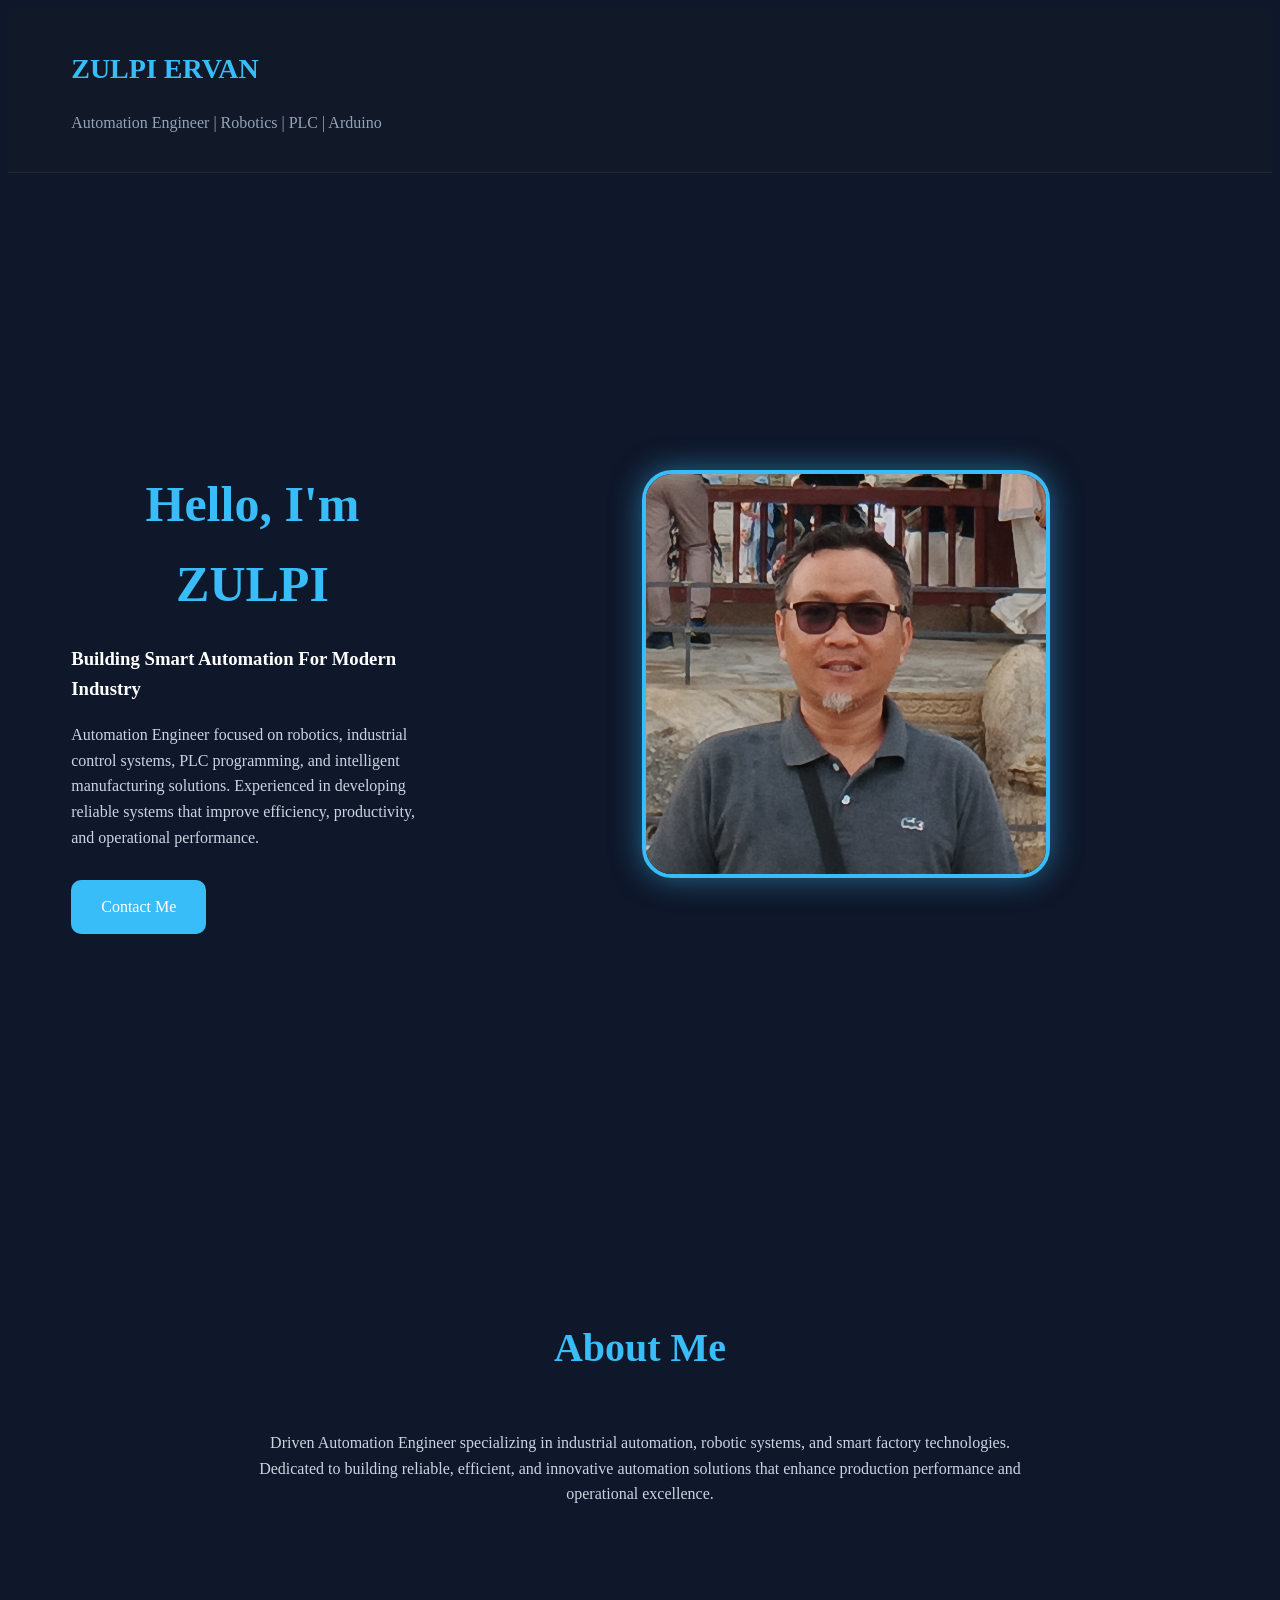
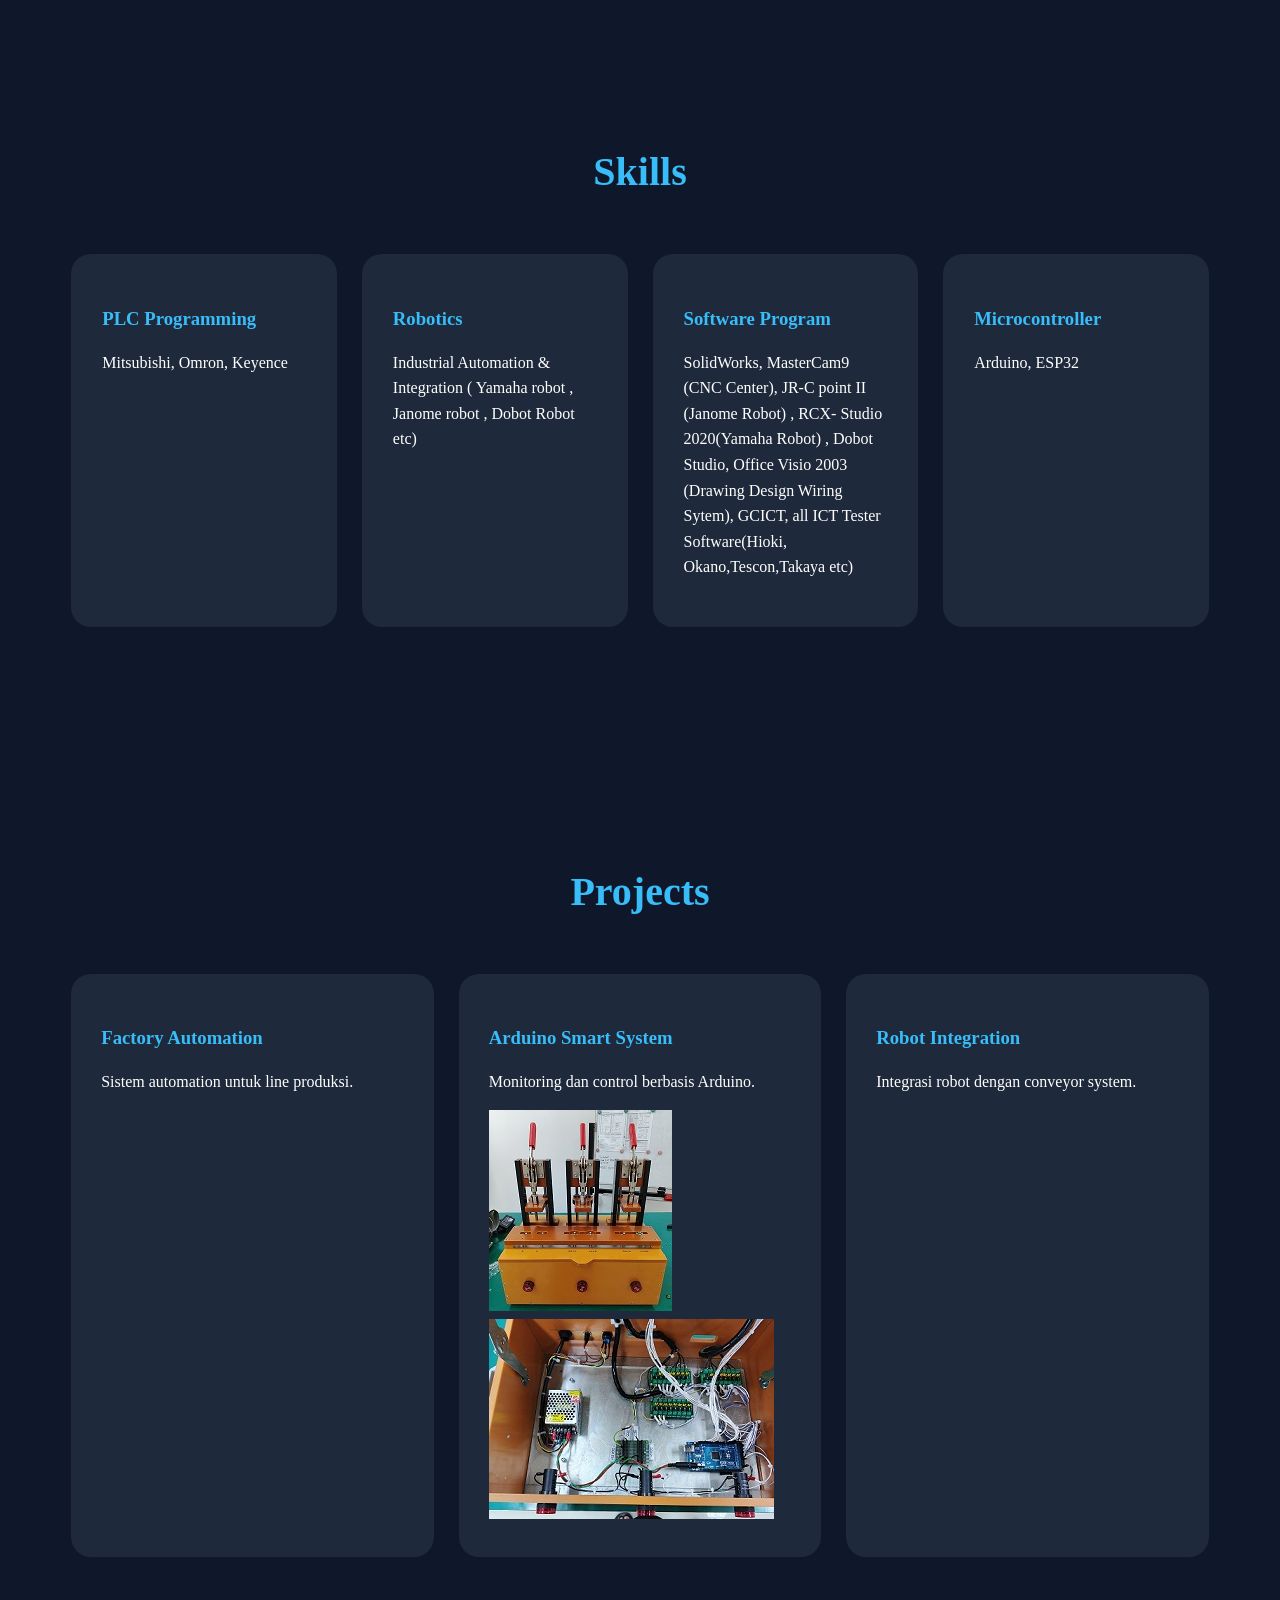
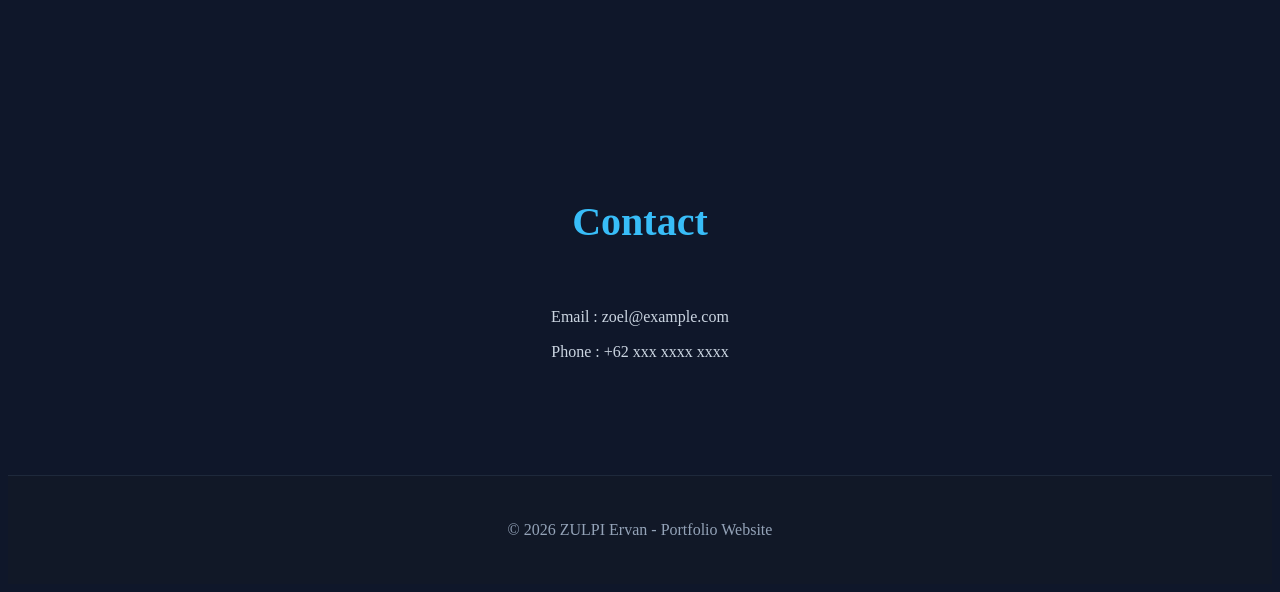
==== index.html @ cd901156 "Add files via upload" ====
<!DOCTYPE html>
<html lang="id">
<head>
    <meta charset="UTF-8">
    <meta name="viewport" content="width=device-width, initial-scale=1.0">
    <title>Portfolio ZULPI</title>

    <link rel="stylesheet" href="style.css">

</head>
<body>

    <!-- HEADER -->
    <header>
        <div class="container">
            <h1>ZULPI ERVAN</h1>
            <p>Automation Engineer | Robotics | PLC | Arduino</p>
        </div>
    </header>

    <!-- HERO -->
    <section class="hero">
        <div class="container hero-content">

            <div class="hero-text">
                <h2>Hello, I'm ZULPI</h2>
                <h3>Building Smart Automation For Modern Industry</h3>
                <p>
                    Automation Engineer focused on robotics, industrial control systems,
                    PLC programming, and intelligent manufacturing solutions.
                    Experienced in developing reliable systems that improve efficiency,
                    productivity, and operational performance.
                </p>

                <a href="#contact" class="btn">
                    Contact Me
                </a>
            </div>

            <div class="hero-image">
                <img src="zulpi.jpg" alt="Foto Zoel">
            </div>

        </div>
    </section>

    <!-- ABOUT -->
    <section class="about">
        <div class="container">

            <h2>About Me</h2>           
<p>
Driven Automation Engineer specializing in industrial automation,
robotic systems, and smart factory technologies. Dedicated to building
reliable, efficient, and innovative automation solutions that enhance
production performance and operational excellence.


            </p>

        </div>
    </section>

    <!-- SKILLS -->
    <section class="skills">
        <div class="container">

            <h2>Skills</h2>

            <div class="skill-box">

                <div class="card">
                    <h3>PLC Programming</h3>
                    <p>Mitsubishi, Omron, Keyence</p>
                </div>

                <div class="card">
                    <h3>Robotics</h3>
                    <p>Industrial Automation & Integration ( Yamaha robot , Janome robot , Dobot Robot etc)</p>
                    
                </div>

                <div class="card">
                    <h3>Software Program</h3>
                    <p>SolidWorks, MasterCam9 (CNC Center), JR-C point II (Janome Robot) , RCX- Studio 2020(Yamaha Robot)
                        , Dobot Studio, Office Visio 2003 (Drawing Design Wiring Sytem), GCICT, all ICT Tester Software(Hioki, Okano,Tescon,Takaya etc)

                    </p>
                </div>

                <div class="card">
                    <h3>Microcontroller</h3>
                    <p>Arduino, ESP32</p>
                </div>

            </div>

        </div>
    </section>

    <!-- PROJECT -->
    <section class="project">
        <div class="container">

            <h2>Projects</h2>

            <div class="project-box">

                <div class="project-card">
                    <h3>Factory Automation</h3>
                    <p>
                        Sistem automation untuk line produksi.
                    </p>
                </div>

                <div class="project-card">
                    <h3>Arduino Smart System</h3>
                    <p>
                        Monitoring dan control berbasis Arduino.
                    </p>
                    <img src="Jig_Check_SW.jpg" alt="Foto Jig_Check_SW"> 
                    <img src="arduinoLED.jpg" alt="Foto arduinoLED">
                </div>

                <div class="project-card">
                    <h3>Robot Integration</h3>
                    <p>
                        Integrasi robot dengan conveyor system.
                    </p>
                </div>

            </div>

        </div>
    </section>

    <!-- CONTACT -->
    <section class="contact" id="contact">
        <div class="container">

            <h2>Contact</h2>

            <p>Email : zoel@example.com</p>
            <p>Phone : +62 xxx xxxx xxxx</p>

        </div>
    </section>

    <!-- FOOTER -->
    <footer>
        <p>© 2026 ZULPI Ervan - Portfolio Website</p>
    </footer>

</body>
</html>
---- style.css ----
```css id="pnv6nl"
*{
    margin:0;
    padding:0;
    box-sizing:border-box;
    font-family:Arial, Helvetica, sans-serif;
}

body{
    background:#0f172a;
    color:white;
    line-height:1.6;
}

/* CONTAINER */
.container{
    width:90%;
    max-width:1200px;
    margin:auto;
}

/* HEADER */
header{
    background:#111827;
    padding:20px 0;
    position:sticky;
    top:0;
    z-index:1000;
    border-bottom:1px solid #1e293b;
}

header h1{
    font-size:28px;
    color:#38bdf8;
}

header p{
    color:#94a3b8;
}

/* HERO */
.hero{
    min-height:90vh;
    display:flex;
    align-items:center;
}

.hero-content{
    display:flex;
    justify-content:space-between;
    align-items:center;
    gap:50px;
    flex-wrap:wrap;
}

.hero-text{
    flex:1;
}

.hero-text h2{
    font-size:50px;
    margin-bottom:20px;
}

.hero-text p{
    color:#cbd5e1;
    margin-bottom:30px;
    max-width:600px;
}

.btn{
    display:inline-block;
    padding:14px 30px;
    background:#38bdf8;
    color:white;
    text-decoration:none;
    border-radius:10px;
    transition:0.3s;
}

.btn:hover{
    background:#0ea5e9;
    transform:translateY(-3px);
}

.hero-image{
    flex:2;
    text-align:center;
}

.hero-image img{
    width:400px;
    height:400px;
    object-fit:cover;
    border-radius:30px;
    border:4px solid #38bdf8;
    box-shadow:0 0 30px rgba(56,189,248,0.5);
}

/* SECTION */
section{
    padding:100px 0;
}

section h2{
    text-align:center;
    margin-bottom:50px;
    font-size:40px;
    color:#38bdf8;
}

/* ABOUT */
.about p{
    text-align:center;
    max-width:800px;
    margin:auto;
    color:#cbd5e1;
}

/* SKILLS */
.skill-box{
    display:grid;
    grid-template-columns:repeat(auto-fit,minmax(220px,1fr));
    gap:25px;
}

.card{
    background:#1e293b;
    padding:30px;
    border-radius:20px;
    transition:0.3s;
    border:1px solid transparent;
}

.card:hover{
    transform:translateY(-10px);
    border:1px solid #38bdf8;
    box-shadow:0 0 20px rgba(56,189,248,0.3);
}

.card h3{
    margin-bottom:15px;
    color:#38bdf8;
}

/* PROJECT */
.project-box{
    display:grid;
    grid-template-columns:repeat(auto-fit,minmax(250px,1fr));
    gap:25px;
}

.project-card{
    background:#1e293b;
    padding:30px;
    border-radius:20px;
    transition:0.3s;
}

.project-card:hover{
    transform:scale(1.03);
    box-shadow:0 0 20px rgba(56,189,248,0.3);
}

.project-card h3{
    margin-bottom:15px;
    color:#38bdf8;
}

/* CONTACT */
.contact{
    text-align:center;
}

.contact p{
    margin:10px 0;
    color:#cbd5e1;
}

/* FOOTER */
footer{
    background:#111827;
    text-align:center;
    padding:25px;
    color:#94a3b8;
    border-top:1px solid #1e293b;
}

/* RESPONSIVE */
@media(max-width:768px){

    .hero-text h2{
        font-size:36px;
    }

    .hero-content{
        flex-direction:column-reverse;
        text-align:center;
    }

    .hero-image img{
        width: 300px;
        height:300px;
    }

}
```
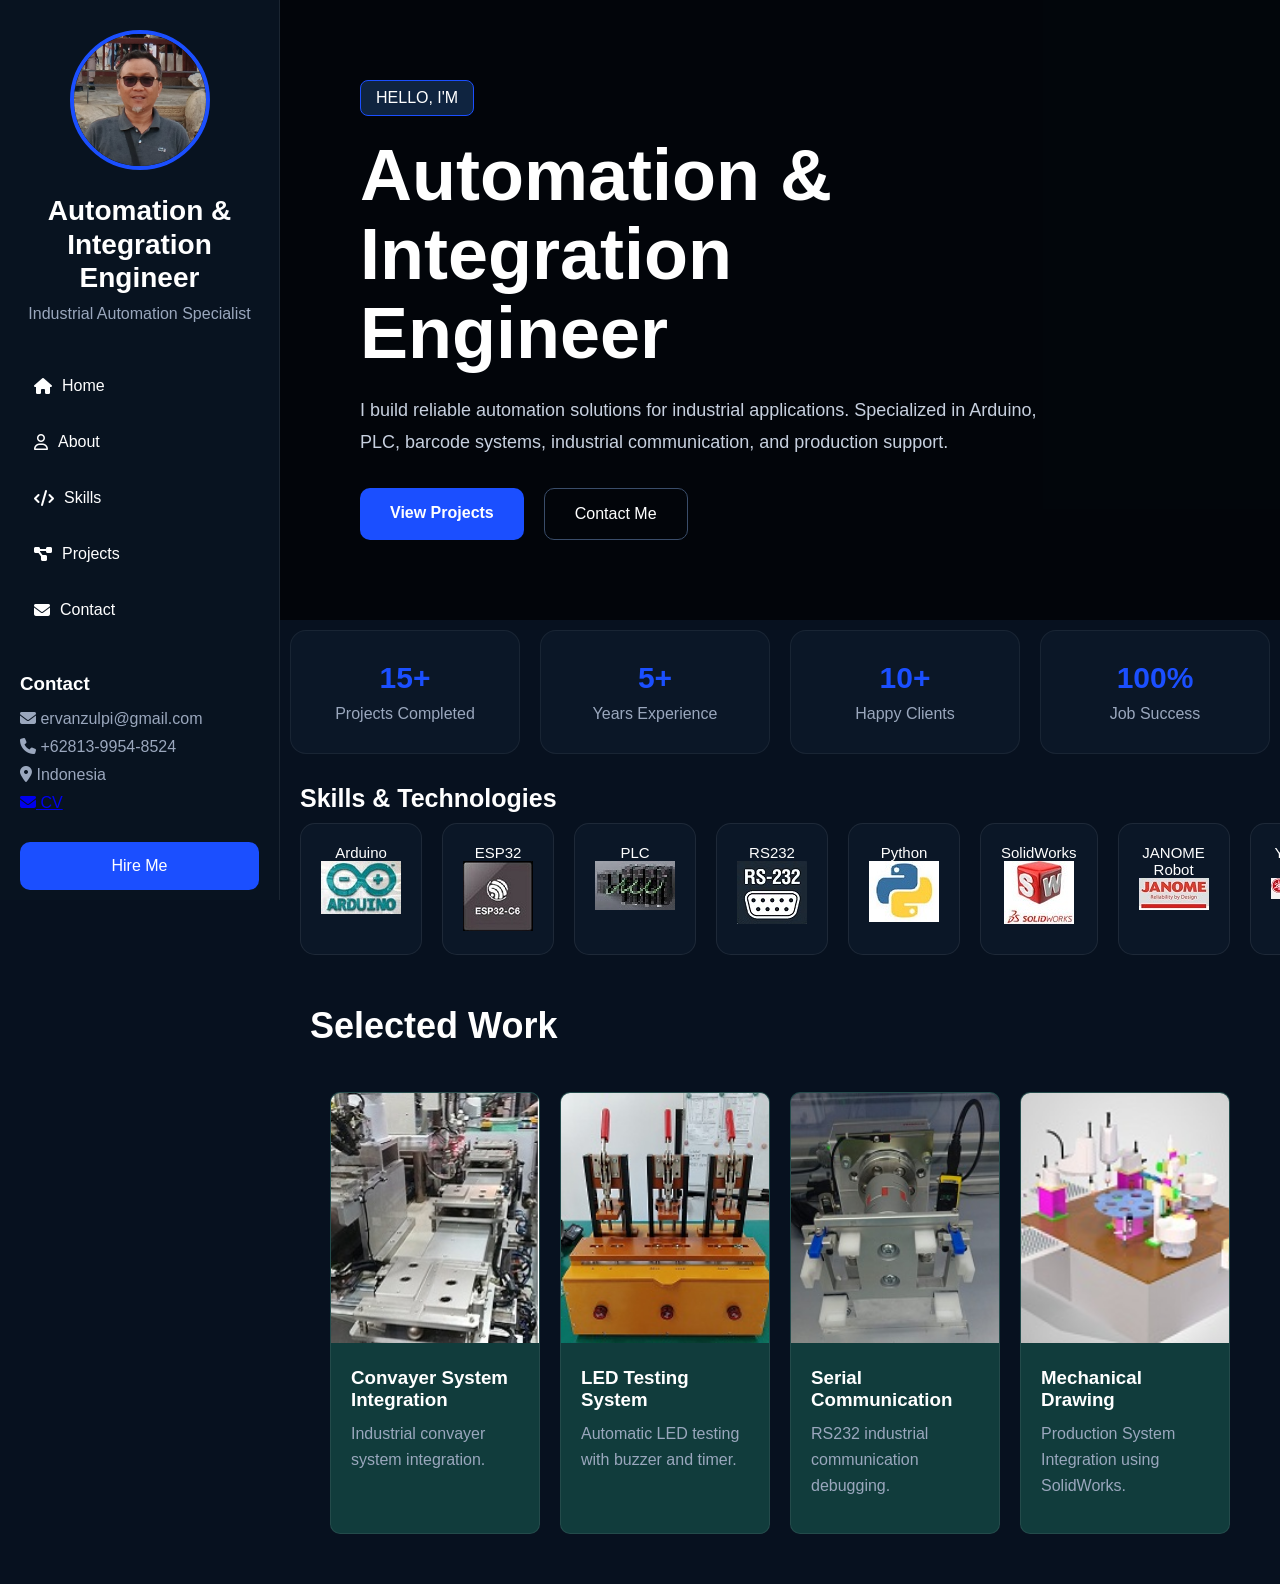
==== commit 94275819: "Add files via upload" ====
--- a/index.html
+++ b/index.html
@@ -1,156 +1,190 @@
 <!DOCTYPE html>
-<html lang="id">
+<html lang="en">
 <head>
-    <meta charset="UTF-8">
-    <meta name="viewport" content="width=device-width, initial-scale=1.0">
-    <title>Portfolio ZULPI</title>
+  <meta charset="UTF-8" />
+  <meta name="viewport" content="width=device-width, initial-scale=1.0"/>
+  <title>Automation Engineer Portfolio</title>
 
-    <link rel="stylesheet" href="style.css">
+  <link rel="stylesheet" href="style.css"/>
 
+  <link rel="stylesheet"
+    href="https://cdnjs.cloudflare.com/ajax/libs/font-awesome/6.5.1/css/all.min.css"/>
 </head>
 <body>
 
-    <!-- HEADER -->
-    <header>
-        <div class="container">
-            <h1>ZULPI ERVAN</h1>
-            <p>Automation Engineer | Robotics | PLC | Arduino</p>
-        </div>
-    </header>
+  <!-- SIDEBAR -->
+  <aside class="sidebar">
+
+    <div class="profile">
+      <img src="zulpi.jpg" alt="Profile">
+      <h2>Automation &<br>Integration Engineer</h2>
+      <p>Industrial Automation Specialist</p>
+    </div>
+
+    <nav>
+      <a href="index.html"><i class="fa-solid fa-house"></i> Home</a>
+      <a href="about.html"><i class="fa-regular fa-user"></i> About</a>
+      <a href="skills.html"><i class="fa-solid fa-code"></i> Skills</a>
+      <a href="project.html"><i class="fa-solid fa-diagram-project"></i> Projects</a>
+      <a href="contact.html"><i class="fa-solid fa-envelope"></i> Contact</a>
+    </nav>
+
+    <div class="contact-box">
+      <h3>Contact</h3>
+
+      <p><i class="fa-solid fa-envelope"></i> ervanzulpi@gmail.com</p>
+
+      <p><i class="fa-solid fa-phone"></i>   +62813-9954-8524</p>
+
+      <p><i class="fa-solid fa-location-dot"></i> Indonesia</p>
+    </div>
+    <a href="CV_ZULPI.pdf"><i class="fa-solid fa-envelope"></i> CV</a>
+    <button class="hire-btn">Hire Me</button>
+
+  </aside>
+
+  <!-- MAIN -->
+  <main class="main-content">
 
     <!-- HERO -->
     <section class="hero">
-        <div class="container hero-content">
 
-            <div class="hero-text">
-                <h2>Hello, I'm ZULPI</h2>
-                <h3>Building Smart Automation For Modern Industry</h3>
-                <p>
-                    Automation Engineer focused on robotics, industrial control systems,
-                    PLC programming, and intelligent manufacturing solutions.
-                    Experienced in developing reliable systems that improve efficiency,
-                    productivity, and operational performance.
-                </p>
+      <div class="overlay"></div>
 
-                <a href="#contact" class="btn">
-                    Contact Me
-                </a>
-            </div>
+      <div class="hero-content">
 
-            <div class="hero-image">
-                <img src="zulpi.jpg" alt="Foto Zoel">
-            </div>
+        <span class="hello">HELLO, I'M</span>
 
+        <h1>
+          Automation &<br>
+          Integration Engineer
+        </h1>
+
+        <p>
+          I build reliable automation solutions for industrial applications.
+          Specialized in Arduino, PLC, barcode systems, industrial communication,
+          and production support.
+        </p>
+
+        <div class="hero-buttons">
+          <a href="project.html" class="btn-primary">View Projects</a>
+          <a href="contact.html" class="btn-outline">Contact Me</a>
         </div>
+
+      </div>
     </section>
 
-    <!-- ABOUT -->
-    <section class="about">
-        <div class="container">
+    <!-- STATS -->
+    <section class="stats">
 
-            <h2>About Me</h2>           
-<p>
-Driven Automation Engineer specializing in industrial automation,
-robotic systems, and smart factory technologies. Dedicated to building
-reliable, efficient, and innovative automation solutions that enhance
-production performance and operational excellence.
+      <div class="stat-card">
+        <h2>15+</h2>
+        <p>Projects Completed</p>
+      </div>
 
+      <div class="stat-card">
+        <h2>5+</h2>
+        <p>Years Experience</p>
+      </div>
 
-            </p>
+      <div class="stat-card">
+        <h2>10+</h2>
+        <p>Happy Clients</p>
+      </div>
 
-        </div>
+      <div class="stat-card">
+        <h2>100%</h2>
+        <p>Job Success</p>
+      </div>
+
     </section>
 
     <!-- SKILLS -->
     <section class="skills">
-        <div class="container">
 
-            <h2>Skills</h2>
+      <h2>Skills & Technologies</h2>
 
-            <div class="skill-box">
+      <div class="skill-grid">
 
-                <div class="card">
-                    <h3>PLC Programming</h3>
-                    <p>Mitsubishi, Omron, Keyence</p>
-                </div>
+        <div class="skill-box">Arduino
+          <img src="arduino.jpg" alt="Arduino">
+        </div>
+        <div class="skill-box">ESP32
+          <img src="ESP32.jpg" alt="ESP32">
+        </div>
+        <div class="skill-box">PLC
+          <img src="PLC.jpg" alt="PLC">
+        </div>
+        <div class="skill-box">RS232
+          <img src="RS232.jpg" alt="RS232">
+        </div>
+        <div class="skill-box">Python
+          <img src="python.jpg" alt="Python">
+        </div>
+        <div class="skill-box">SolidWorks
+          <img src="solidworks.jpg" alt="SolidWorks">
+        </div>
+        <div class="skill-box">JANOME Robot
+          <img src="janome.jpg" alt="Janome">
+        </div>
+        <div class="skill-box">YAMAHA ROBOT
+          <img src="YAMAHA.jpg" alt="YAMAHA">
+        </div>
 
-                <div class="card">
-                    <h3>Robotics</h3>
-                    <p>Industrial Automation & Integration ( Yamaha robot , Janome robot , Dobot Robot etc)</p>
-                    
-                </div>
+      </div>
 
-                <div class="card">
-                    <h3>Software Program</h3>
-                    <p>SolidWorks, MasterCam9 (CNC Center), JR-C point II (Janome Robot) , RCX- Studio 2020(Yamaha Robot)
-                        , Dobot Studio, Office Visio 2003 (Drawing Design Wiring Sytem), GCICT, all ICT Tester Software(Hioki, Okano,Tescon,Takaya etc)
-
-                    </p>
-                </div>
-
-                <div class="card">
-                    <h3>Microcontroller</h3>
-                    <p>Arduino, ESP32</p>
-                </div>
-
-            </div>
-
-        </div>
     </section>
 
-    <!-- PROJECT -->
-    <section class="project">
-        <div class="container">
+    <!-- PROJECTS -->
+    <section class="projects">
 
-            <h2>Projects</h2>
+      <div class="section-title">
+        <h2>Selected Work</h2>
+      </div>
 
-            <div class="project-box">
+      <div class="grid-container">
 
-                <div class="project-card">
-                    <h3>Factory Automation</h3>
-                    <p>
-                        Sistem automation untuk line produksi.
-                    </p>
-                </div>
+        <div class="project-card">
+          <img src="SystemConvayer.jpg" alt="LCMR 200">
+          <div class="project-content">
+            <h3>Convayer System Integration</h3>
+            <p>Industrial convayer system integration.</p>
+            
+          </div>
+        </div>
 
-                <div class="project-card">
-                    <h3>Arduino Smart System</h3>
-                    <p>
-                        Monitoring dan control berbasis Arduino.
-                    </p>
-                    <img src="Jig_Check_SW.jpg" alt="Foto Jig_Check_SW"> 
-                    <img src="arduinoLED.jpg" alt="Foto arduinoLED">
-                </div>
+        <div class="project-card">
+          <img src="Jig_Check_SW.jpg" alt="LED">
+          <div class="project-content">
+            <h3>LED Testing System</h3>
+            <p>Automatic LED testing with buzzer and timer.</p>
+            
+          </div>
+        </div>
 
-                <div class="project-card">
-                    <h3>Robot Integration</h3>
-                    <p>
-                        Integrasi robot dengan conveyor system.
-                    </p>
-                </div>
+        <div class="project-card">
+          <img src="scanner.jpg" alt="scanner">
+          <div class="project-content">
+            <h3>Serial Communication</h3>
+            <p>RS232 industrial communication debugging.</p>
+            
+          </div>
+        </div>
 
-            </div>
+        <div class="project-card">
+          <img src="SW1.jpg" alt="SW1">
+          <div class="project-content">
+            <h3>Mechanical Drawing</h3>
+            <p>Production System Integration using SolidWorks.</p>
+            
+          </div>
+        </div>
 
-        </div>
+      </div>
+
     </section>
 
-    <!-- CONTACT -->
-    <section class="contact" id="contact">
-        <div class="container">
-
-            <h2>Contact</h2>
-
-            <p>Email : zoel@example.com</p>
-            <p>Phone : +62 xxx xxxx xxxx</p>
-
-        </div>
-    </section>
-
-    <!-- FOOTER -->
-    <footer>
-        <p>© 2026 ZULPI Ervan - Portfolio Website</p>
-    </footer>
+  </main>
 
 </body>
-</html>
-
+</html>
--- a/style.css
+++ b/style.css
@@ -1,207 +1,330 @@
-```css id="pnv6nl"
 *{
     margin:0;
     padding:0;
     box-sizing:border-box;
     font-family:Arial, Helvetica, sans-serif;
-}
-
-body{
-    background:#0f172a;
-    color:white;
+  }
+  
+  body{
+    background:#07111f;
+    color:white;
+    display:flex;
+  }
+  
+  /* SIDEBAR */
+  
+  .sidebar{
+    width:280px;
+    height:100vh;
+    background:#081320;
+    border-right:1px solid rgba(255,255,255,0.08);
+    padding:30px 20px;
+    position:fixed;
+    overflow:auto;
+  }
+  
+  .profile{
+    text-align:center;
+  }
+  
+  .profile img{
+    width:140px;
+    height:140px;
+    border-radius:50%;
+    object-fit:cover;
+    border:4px solid #1b4fff;
+  }
+  
+  .profile h2{
+    margin-top:20px;
+    font-size:28px;
+    line-height:1.2;
+  }
+  
+  .profile p{
+    margin-top:10px;
+    color:#9aa7bd;
+  }
+  
+  nav{
+    margin-top:40px;
+    display:flex;
+    flex-direction:column;
+    gap:10px;
+  }
+  
+  nav a{
+    color:white;
+    text-decoration:none;
+    padding:14px;
+    border-radius:10px;
+    transition:0.3s;
+    display:flex;
+    align-items:center;
+    gap:10px;
+  }
+  
+  nav a:hover{
+    background:#0f2440;
+  }
+  
+  .contact-box{
+    margin-top:40px;
+  }
+  
+  .contact-box h3{
+    margin-bottom:15px;
+  }
+  
+  .contact-box p{
+    margin-bottom:10px;
+    color:#9aa7bd;
+  }
+  
+  .hire-btn{
+    width:100%;
+    padding:15px;
+    margin-top:30px;
+    background:#1b4fff;
+    border:none;
+    color:white;
+    border-radius:10px;
+    font-size:16px;
+    cursor:pointer;
+  }
+  
+  /* MAIN */
+  
+  .main-content{
+    margin-left:280px;
+    width:calc(100% - 280px);
+  }
+  
+  /* HERO */
+  
+  .hero{
+    position:relative;
+    min-height:500px;
+    background:url('bg.jpg') center/cover;
+    display:flex;
+    align-items:center;
+    padding:80px;
+  }
+  
+  .overlay{
+    position:absolute;
+    inset:0;
+    background:rgba(0,0,0,0.65);
+  }
+  
+  .hero-content{
+    position:relative;
+    max-width:700px;
+    z-index:2;
+  }
+  
+  .hello{
+    display:inline-block;
+    background:#0f2440;
+    border:1px solid #1b4fff;
+    padding:8px 15px;
+    border-radius:8px;
+    margin-bottom:20px;
+  }
+  
+  .hero h1{
+    font-size:72px;
+    line-height:1.1;
+    margin-bottom:20px;
+  }
+  
+  .hero p{
+    color:#c7d0df;
+    font-size:18px;
+    line-height:1.8;
+    margin-bottom:30px;
+  }
+  
+  .hero-buttons{
+    display:flex;
+    gap:20px;
+  }
+  
+  .btn-primary{
+    background:#1b4fff;
+    color:white;
+    padding:16px 30px;
+    border-radius:10px;
+    text-decoration:none;
+    font-weight:bold;
+  }
+  
+  .btn-outline{
+    border:1px solid #3a4d6a;
+    color:white;
+    padding:16px 30px;
+    border-radius:10px;
+    text-decoration:none;
+  }
+  
+  /* STATS */
+  
+  .stats{
+    display:grid;
+    grid-template-columns:repeat(4,1fr);
+    gap:20px;
+    padding:10px;
+  }
+  
+  .stat-card{
+    background:#0b1727;
+    border:1px solid rgba(255,255,255,0.06);
+    padding:30px;
+    border-radius:16px;
+    text-align:center;
+  }
+  
+  .stat-card h2{
+    font-size:30px;
+    color:#1b4fff;
+  }
+  
+  .stat-card p{
+    margin-top:10px;
+    color:#9aa7bd;
+  }
+  
+  /* SKILLS */
+  
+  .skills{
+    padding:20px;
+  }
+  
+  .skills h2{
+    margin-bottom:10px;
+    font-size:25px;
+  }
+  
+  .skill-grid{
+    display:grid;
+    grid-template-columns:repeat(8,2fr);
+    gap:20px;
+  }
+  
+  .skill-box{
+    background:#0b1727;
+    border:1px solid rgba(255,255,255,0.08);
+    padding:20px;
+    border-radius:15px;
+    text-align:center;
+    font-size:15px;
+  }
+  
+  /* PROJECTS */
+  
+  .projects{
+    padding:30px;
+  }
+  
+  .section-title{
+    margin-bottom:25px;
+  }
+  
+  .section-title h2{
+    font-size:36px;
+  }
+  
+  .grid-container{
+    display:grid;
+    grid-template-columns:repeat(4,1fr);
+    gap:20px;
+    padding: 20px;
+  }
+  .project-card{
+    background: #113c3c;;
+    border-radius:10px;
+    overflow:hidden;
+    border:1px solid rgba(255,255,255,0.08);
+    transition:0.3s;
+  }
+  
+  .project-card:hover{
+    transform:translateY(-5px);
+  }
+  
+  .project-card img{
+    width:100%;
+    height:250px;
+    object-fit:cover;
+  }
+  
+  .project-content{
+    padding:20px;
+  }
+  
+  .project-content h3{
+    margin-bottom:10px;
+  }
+  
+  .project-content p{
+    color:#9aa7bd;
     line-height:1.6;
-}
-
-/* CONTAINER */
-.container{
-    width:90%;
-    max-width:1200px;
-    margin:auto;
-}
-
-/* HEADER */
-header{
-    background:#111827;
-    padding:20px 0;
-    position:sticky;
-    top:0;
-    z-index:1000;
-    border-bottom:1px solid #1e293b;
-}
-
-header h1{
-    font-size:28px;
-    color:#38bdf8;
-}
-
-header p{
-    color:#94a3b8;
-}
-
-/* HERO */
-.hero{
-    min-height:90vh;
-    display:flex;
-    align-items:center;
-}
-
-.hero-content{
-    display:flex;
-    justify-content:space-between;
-    align-items:center;
-    gap:50px;
-    flex-wrap:wrap;
-}
-
-.hero-text{
-    flex:1;
-}
-
-.hero-text h2{
-    font-size:50px;
-    margin-bottom:20px;
-}
-
-.hero-text p{
-    color:#cbd5e1;
-    margin-bottom:30px;
-    max-width:600px;
-}
-
-.btn{
-    display:inline-block;
-    padding:14px 30px;
-    background:#38bdf8;
-    color:white;
+    margin-bottom:15px;
+  }
+  
+  .project-content a{
+    color:#1b4fff;
     text-decoration:none;
-    border-radius:10px;
-    transition:0.3s;
-}
-
-.btn:hover{
-    background:#0ea5e9;
-    transform:translateY(-3px);
-}
-
-.hero-image{
-    flex:2;
-    text-align:center;
-}
-
-.hero-image img{
-    width:400px;
-    height:400px;
-    object-fit:cover;
-    border-radius:30px;
-    border:4px solid #38bdf8;
-    box-shadow:0 0 30px rgba(56,189,248,0.5);
-}
-
-/* SECTION */
-section{
-    padding:100px 0;
-}
-
-section h2{
-    text-align:center;
-    margin-bottom:50px;
-    font-size:40px;
-    color:#38bdf8;
-}
-
-/* ABOUT */
-.about p{
-    text-align:center;
-    max-width:800px;
-    margin:auto;
-    color:#cbd5e1;
-}
-
-/* SKILLS */
-.skill-box{
-    display:grid;
-    grid-template-columns:repeat(auto-fit,minmax(220px,1fr));
-    gap:25px;
-}
-
-.card{
-    background:#1e293b;
-    padding:30px;
-    border-radius:20px;
-    transition:0.3s;
-    border:1px solid transparent;
-}
-
-.card:hover{
-    transform:translateY(-10px);
-    border:1px solid #38bdf8;
-    box-shadow:0 0 20px rgba(56,189,248,0.3);
-}
-
-.card h3{
-    margin-bottom:15px;
-    color:#38bdf8;
-}
-
-/* PROJECT */
-.project-box{
-    display:grid;
-    grid-template-columns:repeat(auto-fit,minmax(250px,1fr));
-    gap:25px;
-}
-
-.project-card{
-    background:#1e293b;
-    padding:30px;
-    border-radius:20px;
-    transition:0.3s;
-}
-
-.project-card:hover{
-    transform:scale(1.03);
-    box-shadow:0 0 20px rgba(56,189,248,0.3);
-}
-
-.project-card h3{
-    margin-bottom:15px;
-    color:#38bdf8;
-}
-
-/* CONTACT */
-.contact{
-    text-align:center;
-}
-
-.contact p{
-    margin:10px 0;
-    color:#cbd5e1;
-}
-
-/* FOOTER */
-footer{
-    background:#111827;
-    text-align:center;
-    padding:25px;
-    color:#94a3b8;
-    border-top:1px solid #1e293b;
-}
-
-/* RESPONSIVE */
-@media(max-width:768px){
-
-    .hero-text h2{
-        font-size:36px;
-    }
-
-    .hero-content{
-        flex-direction:column-reverse;
-        text-align:center;
-    }
-
-    .hero-image img{
-        width: 300px;
-        height:300px;
-    }
-
-}
-```
+    font-weight:bold;
+  }
+  
+  /* RESPONSIVE */
+  
+  @media(max-width:1200px){
+  
+    .project-grid{
+      grid-template-columns:repeat(2,1fr);
+    }
+  
+    .skill-grid{
+      grid-template-columns:repeat(8,1fr);
+    }
+  
+    .stats{
+      grid-template-columns:repeat(2,1fr);
+    }
+  
+  }
+  
+  @media(max-width:768px){
+  
+    body{
+      flex-direction:column;
+    }
+  
+    .sidebar{
+      position:relative;
+      width:100%;
+      height:auto;
+    }
+  
+    .main-content{
+      margin-left:0;
+      width:100%;
+    }
+  
+    .hero{
+      padding:40px 25px;
+    }
+  
+    .hero h1{
+      font-size:42px;
+    }
+  
+    .project-grid,
+    .skill-grid,
+    .stats{
+      grid-template-columns:1fr;
+    }
+  
+  }
